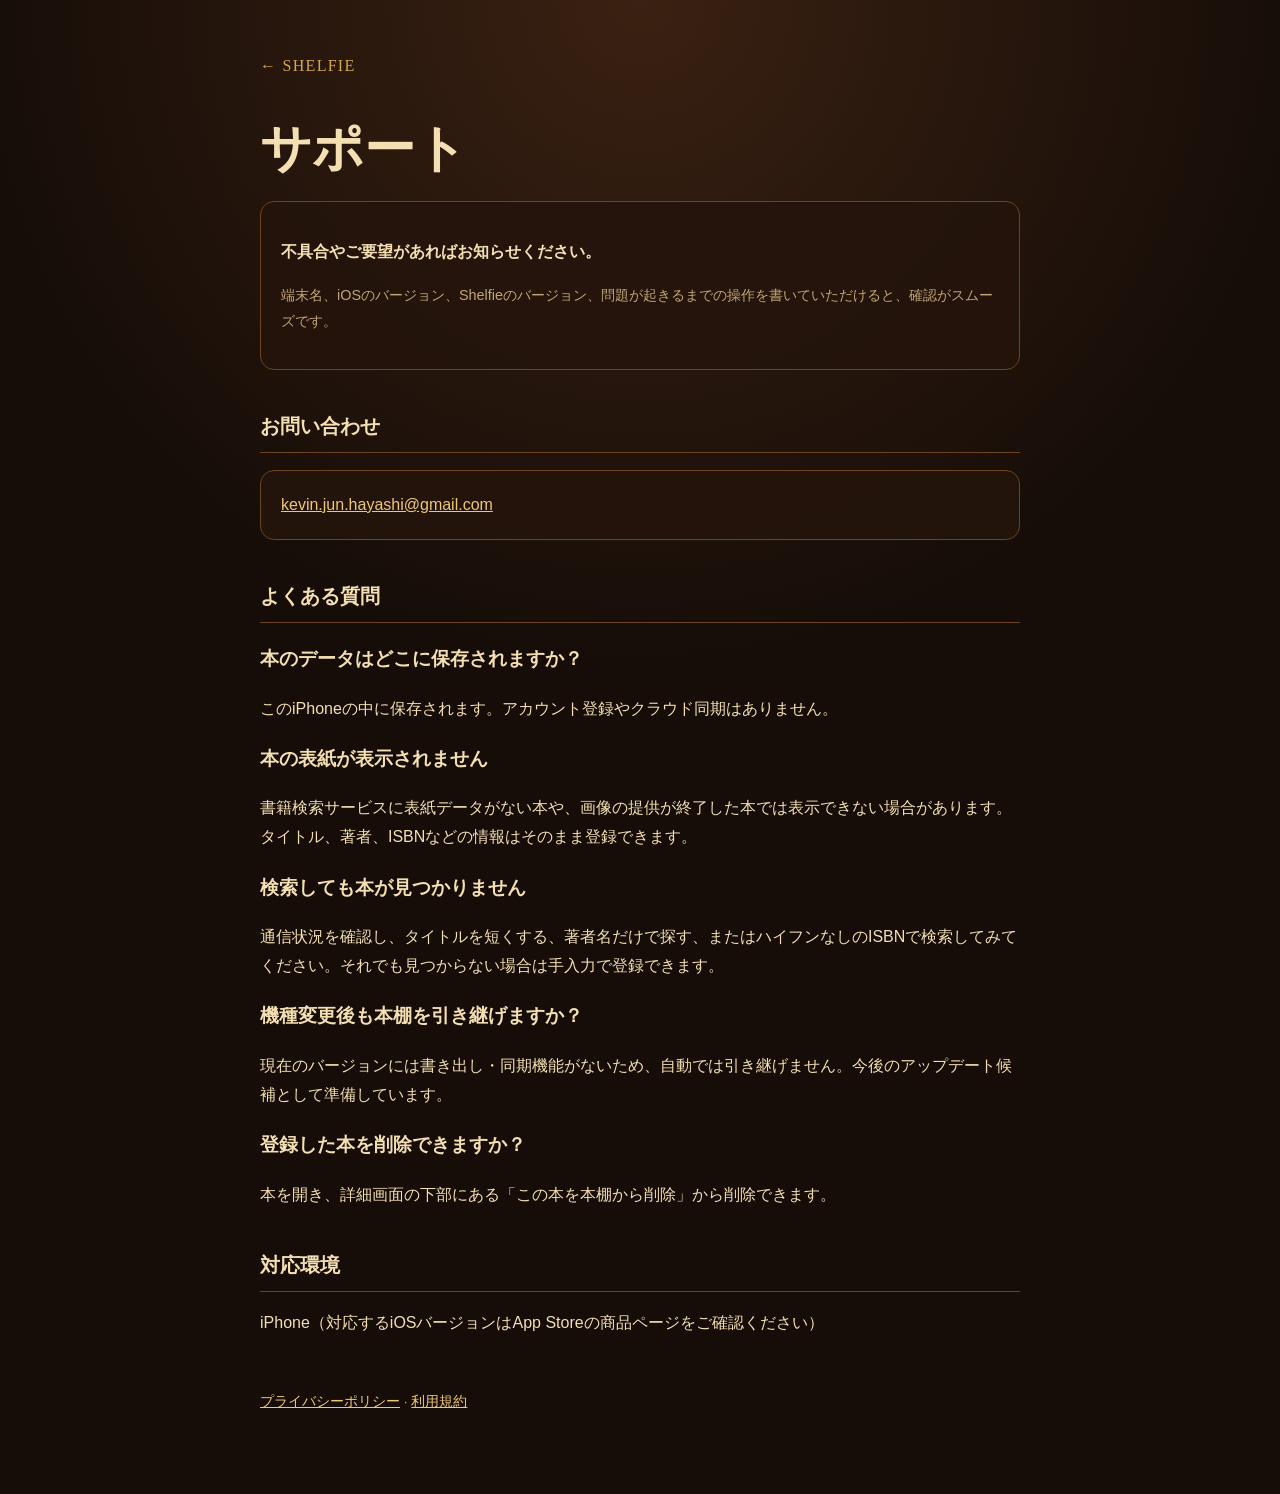
==== support.html @ 205d5ecd "Publish Shelfie support pages" ====
<!doctype html>
<html lang="ja">
<head>
  <meta charset="utf-8">
  <meta name="viewport" content="width=device-width, initial-scale=1">
  <title>サポート — Shelfie</title>
  <meta name="description" content="Shelfieの使い方、よくある質問、お問い合わせ先。">
  <link rel="stylesheet" href="legal.css">
</head>
<body><main class="doc">
  <a class="brand" href="index.html">← SHELFIE</a>
  <h1>サポート</h1>
  <div class="lead">
    <p><strong>不具合やご要望があればお知らせください。</strong></p>
    <p class="note">端末名、iOSのバージョン、Shelfieのバージョン、問題が起きるまでの操作を書いていただけると、確認がスムーズです。</p>
  </div>

  <h2>お問い合わせ</h2>
  <div class="card"><a href="mailto:kevin.jun.hayashi@gmail.com?subject=Shelfie%20サポート">kevin.jun.hayashi@gmail.com</a></div>

  <h2>よくある質問</h2>
  <h3>本のデータはどこに保存されますか？</h3>
  <p>このiPhoneの中に保存されます。アカウント登録やクラウド同期はありません。</p>
  <h3>本の表紙が表示されません</h3>
  <p>書籍検索サービスに表紙データがない本や、画像の提供が終了した本では表示できない場合があります。タイトル、著者、ISBNなどの情報はそのまま登録できます。</p>
  <h3>検索しても本が見つかりません</h3>
  <p>通信状況を確認し、タイトルを短くする、著者名だけで探す、またはハイフンなしのISBNで検索してみてください。それでも見つからない場合は手入力で登録できます。</p>
  <h3>機種変更後も本棚を引き継げますか？</h3>
  <p>現在のバージョンには書き出し・同期機能がないため、自動では引き継げません。今後のアップデート候補として準備しています。</p>
  <h3>登録した本を削除できますか？</h3>
  <p>本を開き、詳細画面の下部にある「この本を本棚から削除」から削除できます。</p>

  <h2>対応環境</h2>
  <p>iPhone（対応するiOSバージョンはApp Storeの商品ページをご確認ください）</p>
  <footer><a href="privacy.html">プライバシーポリシー</a> · <a href="terms.html">利用規約</a></footer>
</main></body>
</html>
---- legal.css ----
:root {
  color-scheme: dark;
  --ink: #f3dfb2;
  --muted: #c3a574;
  --gold: #d6a64b;
  --panel: #24140c;
  --line: #6b431f;
}

* { box-sizing: border-box; }
body {
  margin: 0;
  background: radial-gradient(circle at top, #3a2112 0, #160d08 42rem);
  color: var(--ink);
  font-family: -apple-system, BlinkMacSystemFont, "Hiragino Sans", "Yu Gothic", sans-serif;
  line-height: 1.8;
}
a { color: #efc876; }
.doc { width: min(760px, calc(100% - 32px)); margin: 0 auto; padding: 52px 0 80px; }
.brand { color: var(--gold); font-family: Georgia, "Yu Mincho", serif; letter-spacing: .08em; text-decoration: none; }
h1, h2 { font-family: Georgia, "Yu Mincho", serif; font-weight: 600; }
h1 { margin: 22px 0 6px; font-size: clamp(2rem, 7vw, 3.2rem); }
h2 { margin-top: 38px; padding-bottom: 8px; border-bottom: 1px solid var(--line); font-size: 1.25rem; }
.updated, .note { color: var(--muted); font-size: .9rem; }
.lead, .card { padding: 20px; border: 1px solid var(--line); border-radius: 14px; background: rgba(36, 20, 12, .88); }
.nav { display: flex; flex-wrap: wrap; gap: 10px 22px; margin-top: 28px; }
ul { padding-left: 1.3rem; }
footer { margin-top: 52px; color: var(--muted); font-size: .85rem; }
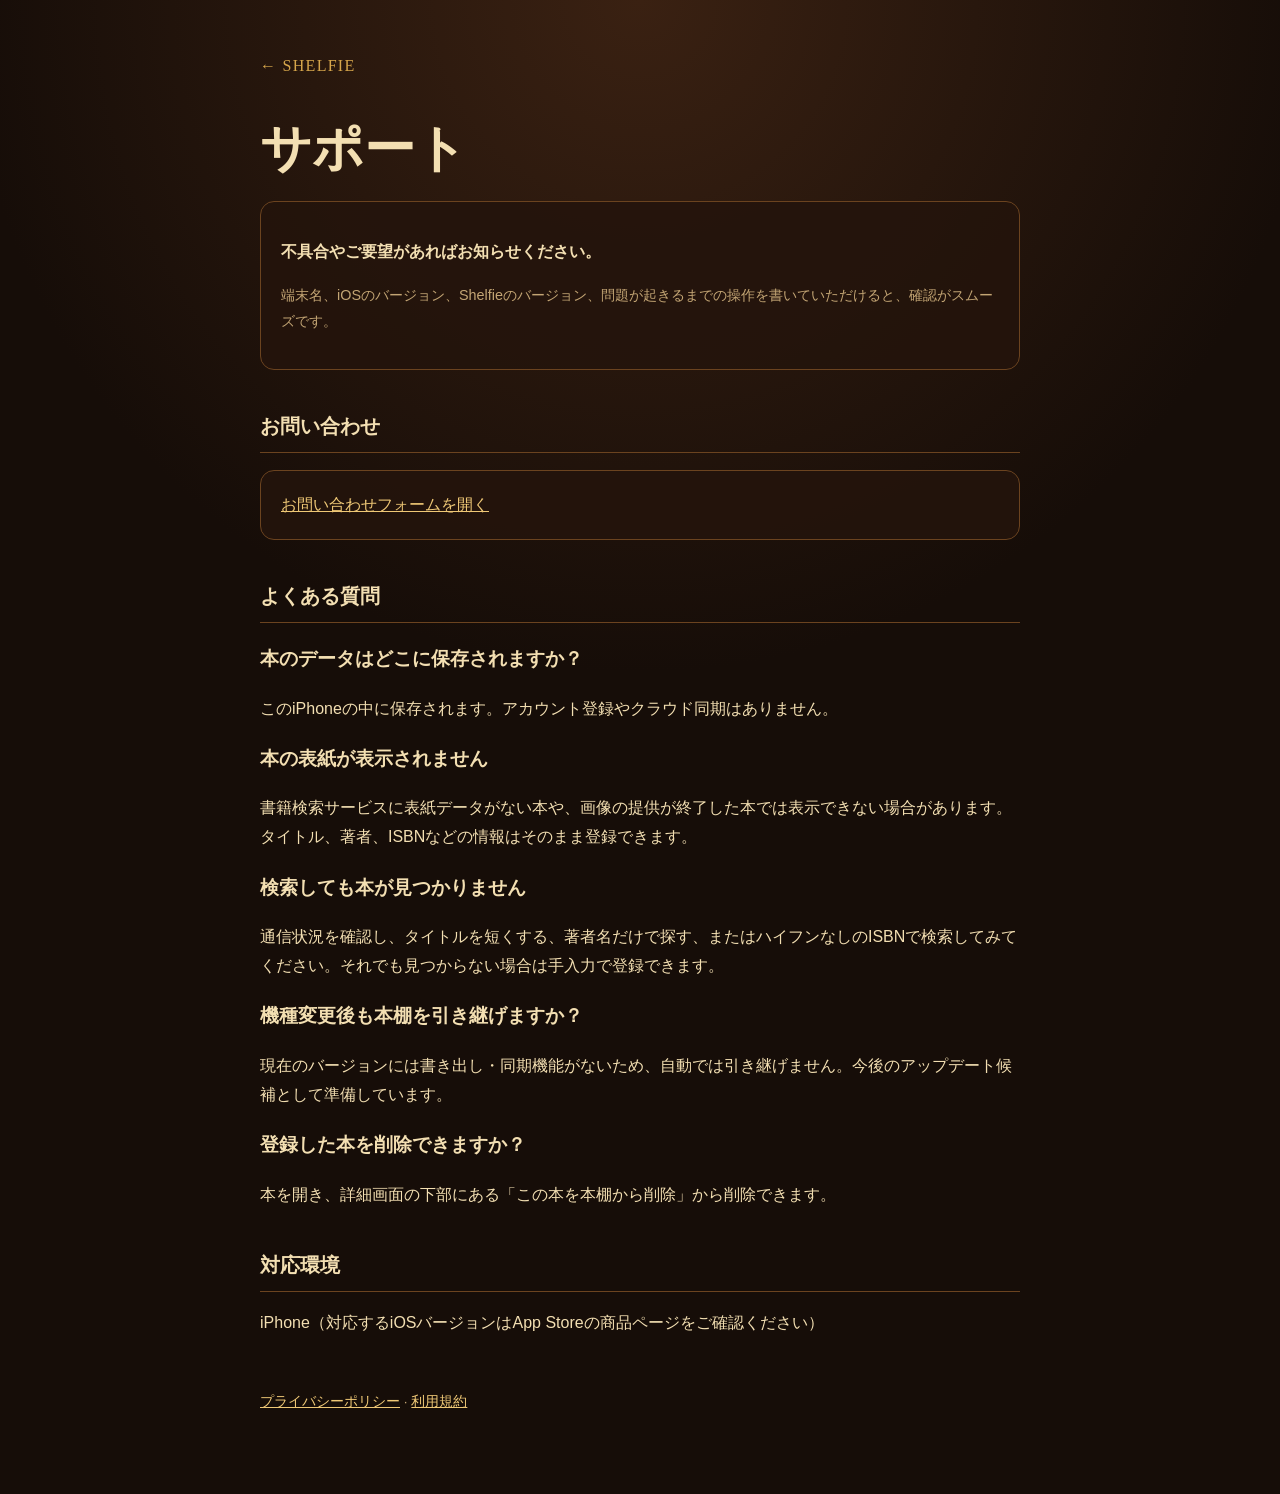
==== commit 929b9be3: "Use Shelfie support form" ====
--- a/support.html
+++ b/support.html
@@ -16,7 +16,7 @@
   </div>
 
   <h2>お問い合わせ</h2>
-  <div class="card"><a href="mailto:kevin.jun.hayashi@gmail.com?subject=Shelfie%20サポート">kevin.jun.hayashi@gmail.com</a></div>
+  <div class="card"><a href="https://docs.google.com/forms/d/e/1FAIpQLSfx3q7luo8WwxZlCndivC5YhGj7AY3i2UztqLKSfuekWQb6tw/viewform">お問い合わせフォームを開く</a></div>
 
   <h2>よくある質問</h2>
   <h3>本のデータはどこに保存されますか？</h3>
@@ -35,4 +35,3 @@
   <footer><a href="privacy.html">プライバシーポリシー</a> · <a href="terms.html">利用規約</a></footer>
 </main></body>
 </html>
-
